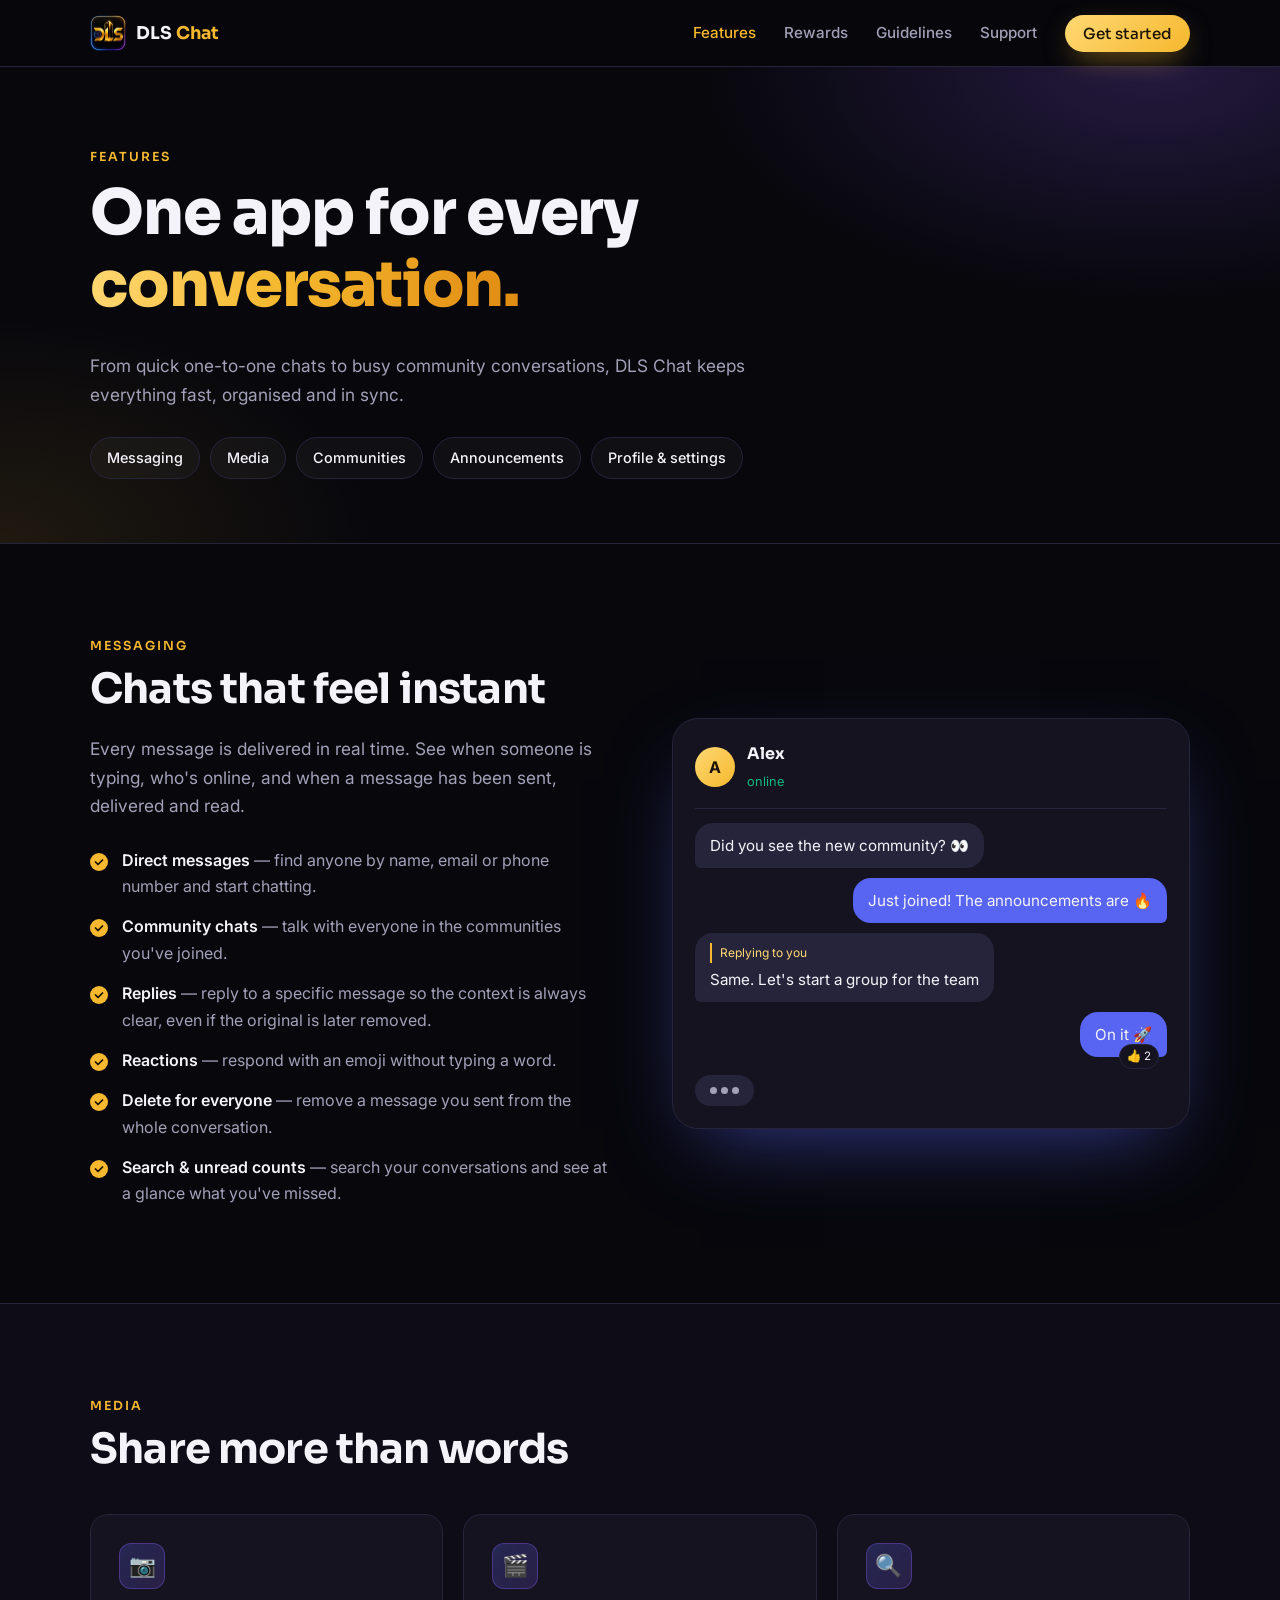
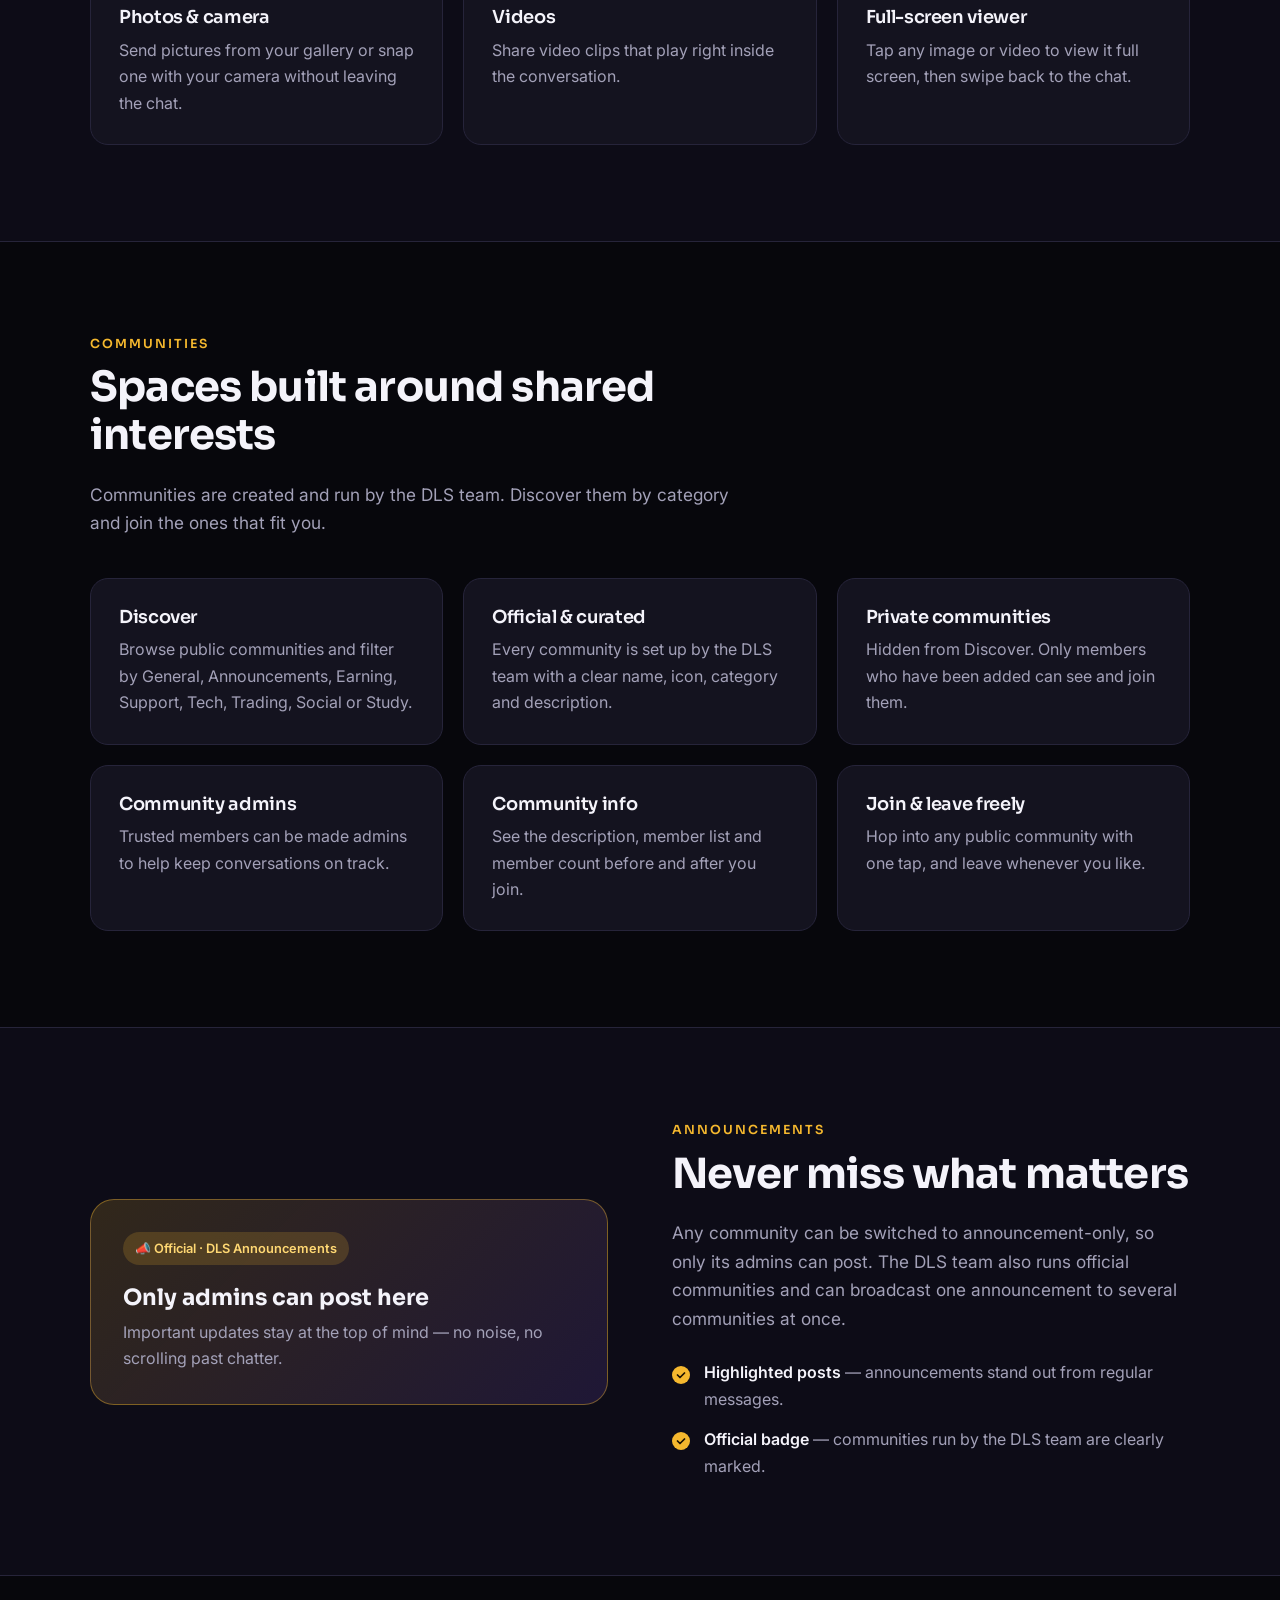
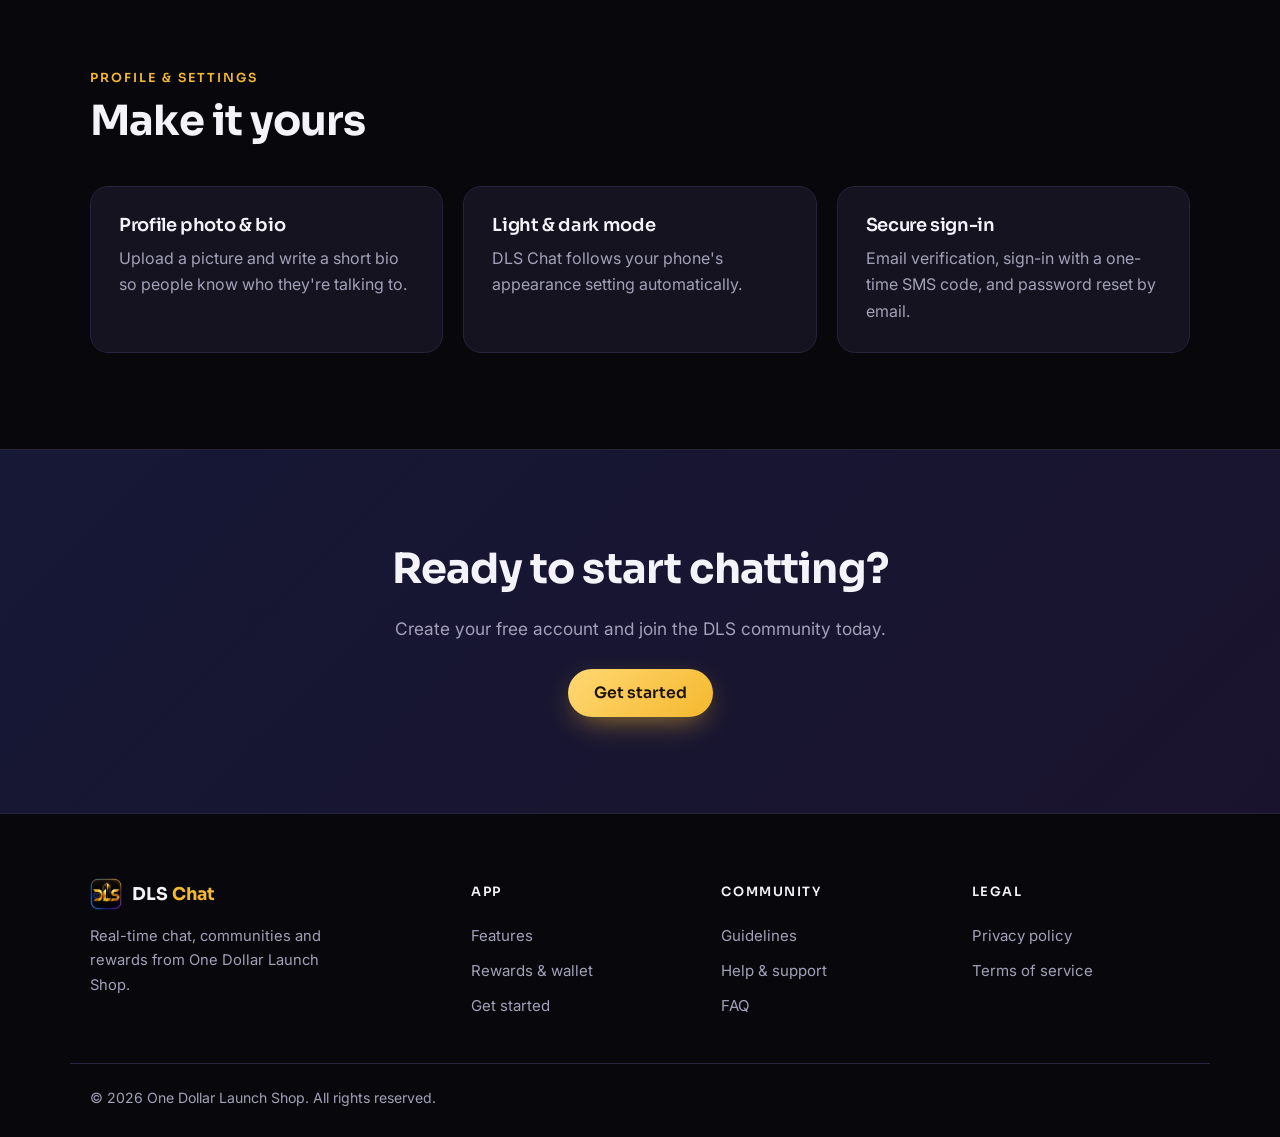
==== features.html @ a1f8625e "Add features, rewards, guidelines, support, privacy and terms pages Shared header with mobile menu, " ====
<!doctype html>
<html lang="en">
<head>
  <meta charset="utf-8">
  <meta name="viewport" content="width=device-width, initial-scale=1">
  <title>Features — DLS Chat</title>
  <meta name="description" content="Direct messages, group chats, communities, media sharing, reactions, replies and more in DLS Chat.">
  <meta property="og:title" content="Features — DLS Chat">
  <meta property="og:description" content="Direct messages, group chats, communities, media sharing, reactions, replies and more in DLS Chat.">
  <meta property="og:image" content="assets/bg.jpeg">
  <meta name="theme-color" content="#07070c">
  <link rel="icon" href="assets/favicon.png">
  <link rel="apple-touch-icon" href="assets/logo.jpeg">
  <link rel="preconnect" href="https://fonts.googleapis.com">
  <link rel="preconnect" href="https://fonts.gstatic.com" crossorigin>
  <link href="https://fonts.googleapis.com/css2?family=Sora:wght@500;600;700;800&family=Inter:wght@400;500;600&display=swap" rel="stylesheet">
  <link rel="stylesheet" href="styles.css">
  <script src="script.js" defer></script>
</head>
<body>

  <header class="nav">
    <div class="wrap nav-inner">
      <a class="brand" href="index.html">
        <img src="assets/logo.jpeg" alt="" width="36" height="36">
        <span>DLS <em>Chat</em></span>
      </a>
      <button class="menu-btn" type="button" aria-label="Open menu" aria-expanded="false" aria-controls="nav-links">
        <span></span><span></span><span></span>
      </button>
      <nav id="nav-links" class="nav-links" aria-label="Main">
        <a href="features.html">Features</a>
        <a href="rewards.html">Rewards</a>
        <a href="guidelines.html">Guidelines</a>
        <a href="support.html">Support</a>
        <a class="btn btn-gold btn-sm" href="index.html#get-started">Get started</a>
      </nav>
    </div>
  </header>

  <main id="top">
    <section class="page-hero">
      <div class="wrap">
        <p class="eyebrow">Features</p>
        <h1>One app for every <span class="gold">conversation.</span></h1>
        <p class="lead">From quick one-to-one chats to busy community conversations, DLS Chat keeps everything fast, organised and in sync.</p>
        <nav class="jump" aria-label="On this page">
          <a href="#messaging">Messaging</a>
          <a href="#media">Media</a>
          <a href="#communities">Communities</a>
          <a href="#announcements">Announcements</a>
          <a href="#profile">Profile &amp; settings</a>
        </nav>
      </div>
    </section>

    <section id="messaging" class="section">
      <div class="wrap split">
        <div>
          <p class="eyebrow">Messaging</p>
          <h2>Chats that feel instant</h2>
          <p class="lead">Every message is delivered in real time. See when someone is typing, who's online, and when a message has been sent, delivered and read.</p>
          <ul class="checks">
            <li><strong>Direct messages</strong> — find anyone by name, email or phone number and start chatting.</li>
            <li><strong>Community chats</strong> — talk with everyone in the communities you've joined.</li>
            <li><strong>Replies</strong> — reply to a specific message so the context is always clear, even if the original is later removed.</li>
            <li><strong>Reactions</strong> — respond with an emoji without typing a word.</li>
            <li><strong>Delete for everyone</strong> — remove a message you sent from the whole conversation.</li>
            <li><strong>Search &amp; unread counts</strong> — search your conversations and see at a glance what you've missed.</li>
          </ul>
        </div>
        <div class="mock-chat" aria-hidden="true">
          <div class="mc-head"><span class="mc-av">A</span><div><b>Alex</b><small>online</small></div></div>
          <div class="mc-msg other">Did you see the new community? 👀</div>
          <div class="mc-msg self">Just joined! The announcements are 🔥</div>
          <div class="mc-msg other reply"><span>Replying to you</span>Same. Let's start a group for the team</div>
          <div class="mc-msg self">On it 🚀<i class="mc-react">👍 2</i></div>
          <div class="mc-typing"><i></i><i></i><i></i></div>
        </div>
      </div>
    </section>

    <section id="media" class="section alt">
      <div class="wrap">
        <p class="eyebrow">Media</p>
        <h2>Share more than words</h2>
        <div class="grid three">
          <article class="card">
            <div class="ico" aria-hidden="true">📷</div>
            <h3>Photos &amp; camera</h3>
            <p>Send pictures from your gallery or snap one with your camera without leaving the chat.</p>
          </article>
          <article class="card">
            <div class="ico" aria-hidden="true">🎬</div>
            <h3>Videos</h3>
            <p>Share video clips that play right inside the conversation.</p>
          </article>
          <article class="card">
            <div class="ico" aria-hidden="true">🔍</div>
            <h3>Full-screen viewer</h3>
            <p>Tap any image or video to view it full screen, then swipe back to the chat.</p>
          </article>
        </div>
      </div>
    </section>

    <section id="communities" class="section">
      <div class="wrap">
        <p class="eyebrow">Communities</p>
        <h2>Spaces built around shared interests</h2>
        <p class="lead">Communities are created and run by the DLS team. Discover them by category and join the ones that fit you.</p>
        <div class="grid cards">
          <article class="card">
            <h3>Discover</h3>
            <p>Browse public communities and filter by General, Announcements, Earning, Support, Tech, Trading, Social or Study.</p>
          </article>
          <article class="card">
            <h3>Official &amp; curated</h3>
            <p>Every community is set up by the DLS team with a clear name, icon, category and description.</p>
          </article>
          <article class="card">
            <h3>Private communities</h3>
            <p>Hidden from Discover. Only members who have been added can see and join them.</p>
          </article>
          <article class="card">
            <h3>Community admins</h3>
            <p>Trusted members can be made admins to help keep conversations on track.</p>
          </article>
          <article class="card">
            <h3>Community info</h3>
            <p>See the description, member list and member count before and after you join.</p>
          </article>
          <article class="card">
            <h3>Join &amp; leave freely</h3>
            <p>Hop into any public community with one tap, and leave whenever you like.</p>
          </article>
        </div>
      </div>
    </section>

    <section id="announcements" class="section alt">
      <div class="wrap split reverse">
        <div class="announce" aria-hidden="true">
          <div class="an-badge">📣 Official · DLS Announcements</div>
          <p class="an-title">Only admins can post here</p>
          <p class="an-body">Important updates stay at the top of mind — no noise, no scrolling past chatter.</p>
        </div>
        <div>
          <p class="eyebrow">Announcements</p>
          <h2>Never miss what matters</h2>
          <p class="lead">Any community can be switched to announcement-only, so only its admins can post. The DLS team also runs official communities and can broadcast one announcement to several communities at once.</p>
          <ul class="checks">
            <li><strong>Highlighted posts</strong> — announcements stand out from regular messages.</li>
            <li><strong>Official badge</strong> — communities run by the DLS team are clearly marked.</li>
          </ul>
        </div>
      </div>
    </section>

    <section id="profile" class="section">
      <div class="wrap">
        <p class="eyebrow">Profile &amp; settings</p>
        <h2>Make it yours</h2>
        <div class="grid three">
          <article class="card flat">
            <h3>Profile photo &amp; bio</h3>
            <p>Upload a picture and write a short bio so people know who they're talking to.</p>
          </article>
          <article class="card flat">
            <h3>Light &amp; dark mode</h3>
            <p>DLS Chat follows your phone's appearance setting automatically.</p>
          </article>
          <article class="card flat">
            <h3>Secure sign-in</h3>
            <p>Email verification, sign-in with a one-time SMS code, and password reset by email.</p>
          </article>
        </div>
      </div>
    </section>

    <section class="section cta-band">
      <div class="wrap cta-inner">
        <h2>Ready to start chatting?</h2>
        <p class="lead">Create your free account and join the DLS community today.</p>
        <a class="btn btn-gold" href="index.html#get-started">Get started</a>
      </div>
    </section>

  </main>

  <footer class="footer">
    <div class="wrap footer-grid">
      <div class="footer-brand">
        <a class="brand" href="index.html">
          <img src="assets/logo.jpeg" alt="" width="32" height="32">
          <span>DLS <em>Chat</em></span>
        </a>
        <p>Real-time chat, communities and rewards from One Dollar Launch Shop.</p>
      </div>
      <div>
        <h4>App</h4>
        <a href="features.html">Features</a>
        <a href="rewards.html">Rewards &amp; wallet</a>
        <a href="index.html#get-started">Get started</a>
      </div>
      <div>
        <h4>Community</h4>
        <a href="guidelines.html">Guidelines</a>
        <a href="support.html">Help &amp; support</a>
        <a href="support.html#faq">FAQ</a>
      </div>
      <div>
        <h4>Legal</h4>
        <a href="privacy.html">Privacy policy</a>
        <a href="terms.html">Terms of service</a>
      </div>
    </div>
    <div class="wrap footer-bottom">
      <p>&copy; <span class="year">2026</span> One Dollar Launch Shop. All rights reserved.</p>
    </div>
  </footer>

</body>
</html>
---- styles.css ----
:root {
  --bg: #07070c;
  --bg-alt: #0d0c17;
  --surface: #14131f;
  --border: #26243a;
  --text: #f4f3fa;
  --muted: #a3a1b8;
  --gold: #f5b82e;
  --gold-2: #ffd873;
  --blurple: #5865f2;
  --violet: #8b5cf6;
  --radius: 18px;
  --wrap: 1140px;
}

* { box-sizing: border-box; }
html { scroll-behavior: smooth; }
body {
  margin: 0;
  background: var(--bg);
  color: var(--text);
  font: 400 16px/1.65 "Inter", system-ui, -apple-system, sans-serif;
  -webkit-font-smoothing: antialiased;
}
img { max-width: 100%; display: block; }
a { color: inherit; text-decoration: none; }
h1, h2, h3 { font-family: "Sora", "Inter", sans-serif; line-height: 1.15; margin: 0 0 .5em; letter-spacing: -.02em; }
h1 { font-size: clamp(2.3rem, 5.2vw, 3.9rem); font-weight: 800; }
h2 { font-size: clamp(1.8rem, 3.6vw, 2.6rem); font-weight: 700; }
h3 { font-size: 1.12rem; font-weight: 600; }
p { margin: 0 0 1em; }

.wrap { width: 100%; max-width: var(--wrap); margin: 0 auto; padding: 0 20px; }
.narrow { max-width: 780px; }

.eyebrow {
  font: 600 .78rem/1 "Sora", sans-serif;
  text-transform: uppercase;
  letter-spacing: .16em;
  color: var(--gold);
  margin-bottom: 14px;
}
.lead { color: var(--muted); font-size: 1.08rem; max-width: 60ch; }
.gold {
  background: linear-gradient(100deg, var(--gold-2), var(--gold) 45%, #e08a12);
  -webkit-background-clip: text; background-clip: text; color: transparent;
}

/* Nav */
.nav {
  position: sticky; top: 0; z-index: 10;
  background: rgba(7, 7, 12, .78);
  backdrop-filter: blur(14px); -webkit-backdrop-filter: blur(14px);
  border-bottom: 1px solid var(--border);
}
.nav-inner { display: flex; align-items: center; justify-content: space-between; height: 66px; }
.brand { display: flex; align-items: center; gap: 10px; font: 700 1.1rem "Sora", sans-serif; }
.brand img { border-radius: 9px; }
.brand em { font-style: normal; color: var(--gold); }
.nav-links { display: flex; gap: 28px; }
.nav-links a { color: var(--muted); font-weight: 500; font-size: .95rem; transition: color .2s; }
.nav-links a:hover { color: var(--text); }

/* Buttons */
.cta-row { display: flex; flex-wrap: wrap; gap: 12px; margin: 30px 0 26px; }
.btn {
  display: inline-flex; align-items: center; justify-content: center;
  padding: 14px 26px; border-radius: 999px;
  font: 600 .98rem "Sora", sans-serif;
  transition: transform .15s, box-shadow .2s, background .2s;
}
.btn:hover { transform: translateY(-2px); }
.btn-gold {
  background: linear-gradient(135deg, var(--gold-2), var(--gold));
  color: #1b1200;
  box-shadow: 0 10px 30px -10px rgba(245, 184, 46, .7);
}
.btn-ghost { border: 1px solid var(--border); background: rgba(255,255,255,.03); }
.btn-ghost:hover { background: rgba(255,255,255,.07); }

/* Hero */
.hero {
  position: relative; overflow: hidden;
  padding: 80px 0 90px;
  background:
    radial-gradient(900px 500px at 85% 20%, rgba(139, 92, 246, .22), transparent 60%),
    radial-gradient(700px 500px at 0% 100%, rgba(88, 101, 242, .18), transparent 60%);
}
.hero-grid { display: grid; grid-template-columns: 1.1fr .9fr; gap: 48px; align-items: center; }
.platforms { display: flex; flex-wrap: wrap; gap: 8px 22px; list-style: none; padding: 0; margin: 0; color: var(--muted); font-size: .9rem; }
.platforms li::before { content: "✓"; color: var(--gold); margin-right: 7px; font-weight: 700; }
.hero-art { position: relative; }
.hero-art img {
  position: relative; border-radius: 28px;
  border: 1px solid rgba(255,255,255,.08);
  box-shadow: 0 30px 80px -20px rgba(88, 101, 242, .55);
}
.coin-glow {
  position: absolute; inset: 10%;
  background: radial-gradient(circle, rgba(245,184,46,.45), transparent 65%);
  filter: blur(40px);
}

/* Sections */
.section { padding: 96px 0; }
.section.alt { background: var(--bg-alt); border-block: 1px solid var(--border); }
.section h2 { max-width: 22ch; }

.grid { display: grid; gap: 20px; margin-top: 40px; }
.cards { grid-template-columns: repeat(3, 1fr); }
.three { grid-template-columns: repeat(3, 1fr); }
.card {
  background: var(--surface);
  border: 1px solid var(--border);
  border-radius: var(--radius);
  padding: 28px;
  transition: border-color .2s, transform .2s;
}
.card:hover { border-color: rgba(245, 184, 46, .45); transform: translateY(-3px); }
.card p { color: var(--muted); margin: 0; }
.card.flat:hover { transform: none; }
.ico {
  width: 46px; height: 46px; display: grid; place-items: center;
  font-size: 1.35rem; border-radius: 12px; margin-bottom: 18px;
  background: linear-gradient(135deg, rgba(88,101,242,.25), rgba(139,92,246,.18));
  border: 1px solid rgba(139, 92, 246, .35);
}

.split { display: grid; grid-template-columns: 1fr 1fr; gap: 64px; align-items: center; }
.checks { list-style: none; padding: 0; margin: 26px 0 0; display: grid; gap: 14px; }
.checks li { position: relative; padding-left: 32px; color: var(--muted); }
.checks li strong { color: var(--text); font-weight: 600; }
.checks li::before {
  content: ""; position: absolute; left: 0; top: .38em;
  width: 18px; height: 18px; border-radius: 50%;
  background: var(--gold) url("data:image/svg+xml,%3Csvg xmlns='http://www.w3.org/2000/svg' viewBox='0 0 24 24' fill='none' stroke='%231b1200' stroke-width='3.5' stroke-linecap='round' stroke-linejoin='round'%3E%3Cpath d='M5 12l5 5L19 8'/%3E%3C/svg%3E") center/12px no-repeat;
}

/* Community tags */
.tag-panel {
  background: var(--surface); border: 1px solid var(--border);
  border-radius: 24px; padding: 34px;
  box-shadow: 0 30px 70px -30px rgba(139, 92, 246, .45);
}
.tag-title { font: 600 1rem "Sora", sans-serif; margin-bottom: 20px; }
.tags { display: flex; flex-wrap: wrap; gap: 10px; }
.tags span {
  padding: 9px 16px; border-radius: 999px; font-size: .92rem; font-weight: 500;
  background: rgba(88, 101, 242, .12); border: 1px solid rgba(88, 101, 242, .35);
}
.tags span:nth-child(3n+2) { background: rgba(245, 184, 46, .1); border-color: rgba(245, 184, 46, .4); }

/* Wallet card */
.wallet-card {
  border-radius: 26px; padding: 34px;
  background:
    radial-gradient(400px 200px at 100% 0%, rgba(245,184,46,.35), transparent 70%),
    linear-gradient(135deg, #3b3fb5, #5b2fb0 60%, #2a1a5e);
  box-shadow: 0 30px 80px -25px rgba(88, 101, 242, .7);
  border: 1px solid rgba(255,255,255,.12);
}
.wc-label { text-transform: uppercase; letter-spacing: .14em; font-size: .75rem; color: rgba(255,255,255,.7); }
.wc-amount { font: 800 2.1rem/1.1 "Sora", sans-serif; margin-bottom: 26px; }
.wc-amount span { color: var(--gold-2); }
.wc-row {
  display: flex; align-items: center; gap: 14px;
  background: rgba(0,0,0,.25); border-radius: 14px; padding: 14px 18px;
  font-weight: 600; margin-bottom: 18px;
}
.wc-eq { color: var(--gold-2); }
.wc-methods { display: flex; flex-wrap: wrap; gap: 8px; }
.wc-methods span { font-size: .82rem; padding: 6px 12px; border-radius: 999px; background: rgba(255,255,255,.12); }

/* Steps */
.steps { list-style: none; padding: 0; margin: 40px 0 0; display: grid; grid-template-columns: repeat(3, 1fr); gap: 20px; counter-reset: s; }
.steps li { background: var(--surface); border: 1px solid var(--border); border-radius: var(--radius); padding: 28px; }
.steps p { color: var(--muted); margin: 0; }
.num {
  display: inline-grid; place-items: center; width: 38px; height: 38px; margin-bottom: 16px;
  border-radius: 50%; font: 700 1rem "Sora", sans-serif; color: #1b1200;
  background: linear-gradient(135deg, var(--gold-2), var(--gold));
}

/* FAQ */
details {
  background: var(--surface); border: 1px solid var(--border);
  border-radius: 14px; margin-top: 12px; padding: 0 22px;
}
details:first-of-type { margin-top: 34px; }
summary {
  cursor: pointer; list-style: none; padding: 18px 0;
  font: 600 1.02rem "Sora", sans-serif;
  display: flex; justify-content: space-between; gap: 16px;
}
summary::-webkit-details-marker { display: none; }
summary::after { content: "+"; color: var(--gold); font-size: 1.4rem; line-height: 1; transition: transform .2s; }
details[open] summary::after { transform: rotate(45deg); }
details p { color: var(--muted); padding-bottom: 18px; margin: 0; }

/* Footer */
.footer { padding: 64px 0 28px; border-top: 1px solid var(--border); background: var(--bg); }
.footer-grid { display: grid; grid-template-columns: 1.6fr 1fr 1fr 1fr; gap: 32px; }
.footer-brand p { color: var(--muted); font-size: .92rem; margin: 14px 0 0; max-width: 30ch; }
.footer h4 { font: 600 .8rem "Sora", sans-serif; text-transform: uppercase; letter-spacing: .12em; color: var(--text); margin: 6px 0 14px; }
.footer-grid > div:not(.footer-brand) { display: flex; flex-direction: column; gap: 10px; }
.footer-grid a:not(.brand) { color: var(--muted); font-size: .94rem; transition: color .2s; }
.footer-grid a:not(.brand):hover { color: var(--gold); }
.footer-bottom { margin-top: 44px; padding-top: 22px; border-top: 1px solid var(--border); }
.footer-bottom p { color: var(--muted); margin: 0; font-size: .88rem; }

/* Nav extras */
.nav-links { align-items: center; }
.nav-links a[aria-current="page"] { color: var(--gold); }
.btn-sm { padding: 9px 18px; font-size: .88rem; color: #1b1200 !important; }
.menu-btn {
  display: none; width: 42px; height: 42px; border-radius: 12px;
  border: 1px solid var(--border); background: rgba(255,255,255,.04);
  flex-direction: column; align-items: center; justify-content: center; gap: 5px; cursor: pointer;
}
.menu-btn span { display: block; width: 18px; height: 2px; border-radius: 2px; background: var(--text); transition: transform .2s, opacity .2s; }
.nav.open .menu-btn span:nth-child(1) { transform: translateY(7px) rotate(45deg); }
.nav.open .menu-btn span:nth-child(2) { opacity: 0; }
.nav.open .menu-btn span:nth-child(3) { transform: translateY(-7px) rotate(-45deg); }

/* Links */
.link { color: var(--gold); font-weight: 500; }
.link:hover { text-decoration: underline; }
.more { display: inline-block; margin-top: 26px; font-family: "Sora", sans-serif; font-weight: 600; }

/* Sub-page hero */
.page-hero {
  padding: 84px 0 64px;
  border-bottom: 1px solid var(--border);
  background:
    radial-gradient(700px 360px at 90% 0%, rgba(139, 92, 246, .22), transparent 65%),
    radial-gradient(600px 360px at 0% 100%, rgba(245, 184, 46, .10), transparent 65%);
}
.page-hero h1 { max-width: 18ch; }
.page-hero.small { padding: 64px 0 40px; }
.page-hero.small h1 { font-size: clamp(2rem, 4.4vw, 3rem); }
.muted { color: var(--muted); }
.jump { display: flex; flex-wrap: wrap; gap: 10px; margin-top: 28px; }
.jump a {
  padding: 8px 16px; border-radius: 999px; font-size: .9rem; font-weight: 500;
  border: 1px solid var(--border); background: rgba(255,255,255,.03); transition: border-color .2s, color .2s;
}
.jump a:hover { border-color: var(--gold); color: var(--gold); }
section[id] { scroll-margin-top: 80px; }

/* Mock chat */
.mock-chat {
  background: var(--surface); border: 1px solid var(--border); border-radius: 26px;
  padding: 22px; display: flex; flex-direction: column; gap: 10px;
  box-shadow: 0 30px 80px -30px rgba(88, 101, 242, .6);
}
.mc-head { display: flex; align-items: center; gap: 12px; padding-bottom: 14px; margin-bottom: 4px; border-bottom: 1px solid var(--border); }
.mc-head b { display: block; font-family: "Sora", sans-serif; }
.mc-head small { color: var(--success, #10b981); font-size: .8rem; }
.mc-av { width: 40px; height: 40px; border-radius: 50%; display: grid; place-items: center; font-weight: 700; color: #1b1200; background: linear-gradient(135deg, var(--gold-2), var(--gold)); }
.mc-msg { position: relative; max-width: 78%; padding: 10px 15px; border-radius: 18px; font-size: .95rem; }
.mc-msg.other { align-self: flex-start; background: #26243a; border-bottom-left-radius: 6px; }
.mc-msg.self { align-self: flex-end; background: var(--blurple); border-bottom-right-radius: 6px; }
.mc-msg.reply span { display: block; font-size: .75rem; color: var(--gold-2); border-left: 2px solid var(--gold); padding-left: 8px; margin-bottom: 4px; }
.mc-react { position: absolute; right: 8px; bottom: -12px; font-style: normal; font-size: .72rem; padding: 2px 7px; border-radius: 999px; background: var(--surface); border: 1px solid var(--border); }
.mc-typing { align-self: flex-start; display: flex; gap: 4px; padding: 12px 15px; margin-top: 8px; border-radius: 18px; background: #26243a; }
.mc-typing i { width: 7px; height: 7px; border-radius: 50%; background: var(--muted); animation: blink 1.2s infinite; }
.mc-typing i:nth-child(2) { animation-delay: .2s; }
.mc-typing i:nth-child(3) { animation-delay: .4s; }
@keyframes blink { 0%, 60%, 100% { opacity: .3; } 30% { opacity: 1; } }

/* Announcement mock */
.announce {
  border-radius: 24px; padding: 32px;
  background: linear-gradient(135deg, rgba(245,184,46,.16), rgba(139,92,246,.14));
  border: 1px solid rgba(245, 184, 46, .4);
}
.an-badge { display: inline-block; font-size: .8rem; font-weight: 600; padding: 6px 12px; border-radius: 999px; background: rgba(245,184,46,.18); color: var(--gold-2); margin-bottom: 18px; }
.an-title { font: 700 1.4rem "Sora", sans-serif; margin-bottom: 8px; }
.an-body { color: var(--muted); margin: 0; }

/* Stats */
.stat-stack { display: grid; gap: 16px; }
.stat {
  display: flex; align-items: baseline; gap: 16px; padding: 24px 28px;
  background: var(--surface); border: 1px solid var(--border); border-radius: var(--radius);
}
.stat-num { font: 800 2.2rem "Sora", sans-serif; min-width: 4.2ch; }
.stat:nth-child(odd) .stat-num { color: var(--gold); }
.stat-label { color: var(--muted); }
.steps.four { grid-template-columns: repeat(4, 1fr); }

/* Rules */
.rule-num { display: block; font: 800 1.9rem "Sora", sans-serif; color: var(--gold); opacity: .85; margin-bottom: 10px; }

/* Support */
.topic:hover h3 { color: var(--gold); }
.faq-group { font-size: 1.4rem; margin: 52px 0 0; }
.faq-group:first-child { margin-top: 0; }
.faq-group + details { margin-top: 18px; }
details a { color: var(--gold); }

/* CTA band */
.cta-band { background: linear-gradient(135deg, rgba(88,101,242,.18), rgba(139,92,246,.14)); border-top: 1px solid var(--border); }
.cta-inner { text-align: center; display: flex; flex-direction: column; align-items: center; }
.cta-inner h2 { max-width: none; }
.cta-inner .lead { margin-bottom: 26px; }

/* Legal prose */
.prose-section { padding-top: 56px; }
.prose { color: #d6d4e6; }
.prose h2 { font-size: 1.35rem; margin: 44px 0 14px; }
.prose h3 { font-size: 1.02rem; margin: 22px 0 8px; color: var(--text); }
.prose ul { padding-left: 1.2em; margin: 0 0 1em; }
.prose li { margin-bottom: 8px; }
.prose li::marker { color: var(--gold); }
.prose a { color: var(--gold); text-decoration: underline; text-underline-offset: 3px; }
.prose strong { color: var(--text); }

/* Responsive */
@media (max-width: 960px) {
  .hero-grid, .split { grid-template-columns: 1fr; gap: 44px; }
  .hero-art { max-width: 460px; }
  .split.reverse > :first-child { order: 2; }
  .cards { grid-template-columns: repeat(2, 1fr); }
  .three, .steps { grid-template-columns: 1fr; }
  .steps.four { grid-template-columns: repeat(2, 1fr); }
  .footer-grid { grid-template-columns: 1fr 1fr 1fr; }
  .footer-brand { grid-column: 1 / -1; }

  .menu-btn { display: flex; }
  .nav-links {
    display: none; position: absolute; top: 66px; left: 0; right: 0;
    flex-direction: column; align-items: stretch; gap: 0;
    padding: 8px 20px 20px; background: var(--bg);
    border-bottom: 1px solid var(--border);
  }
  .nav.open .nav-links { display: flex; }
  .nav-links a:not(.btn) { padding: 14px 0; border-bottom: 1px solid var(--border); font-size: 1rem; }
  .nav-links .btn-sm { margin-top: 16px; padding: 13px 18px; }
}
@media (max-width: 640px) {
  .wrap { padding: 0 16px; }
  .steps.four { grid-template-columns: 1fr; }
  .footer-grid { grid-template-columns: 1fr 1fr; }
  .page-hero { padding: 56px 0 44px; }
  .stat { padding: 20px; }
  .hero { padding: 48px 0 64px; }
  .section { padding: 68px 0; }
  .cards { grid-template-columns: 1fr; }
  .btn { flex: 1 1 auto; }
}
@media (prefers-reduced-motion: reduce) {
  html { scroll-behavior: auto; }
  * { transition: none !important; }
}
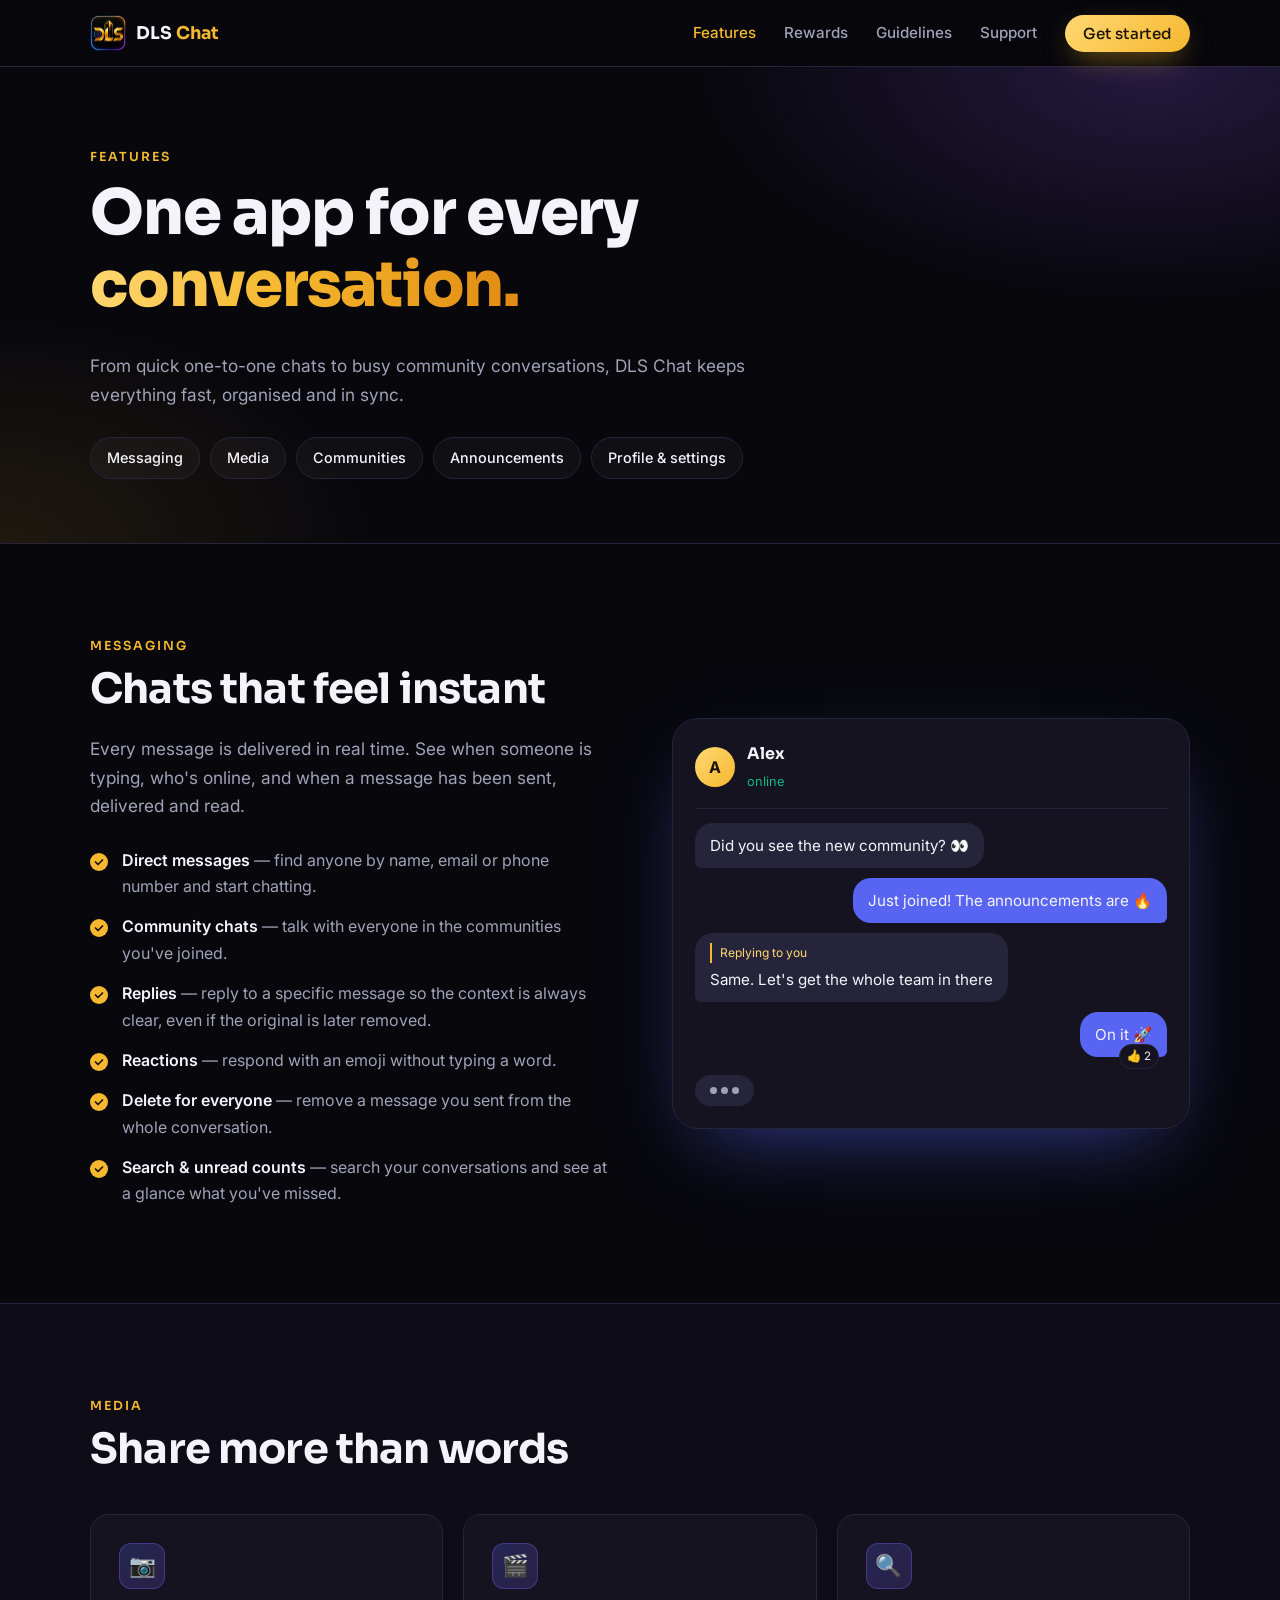
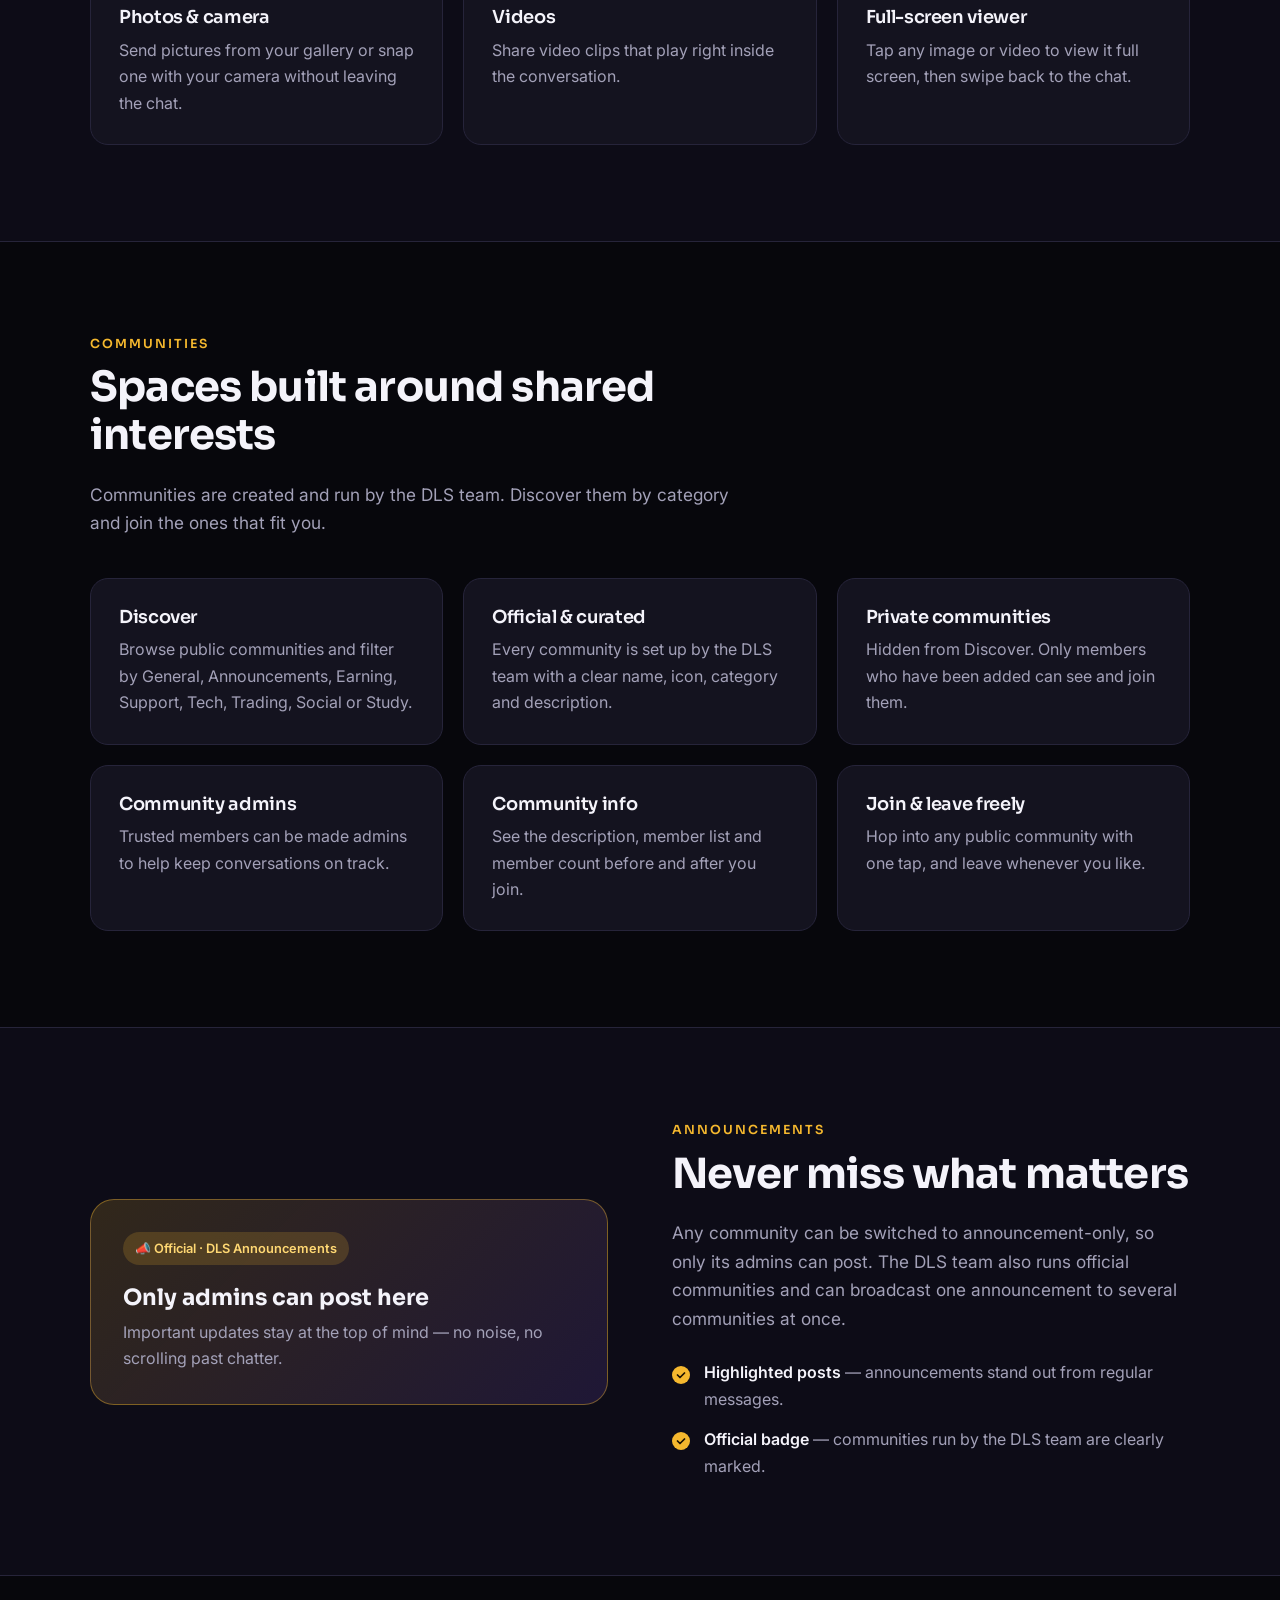
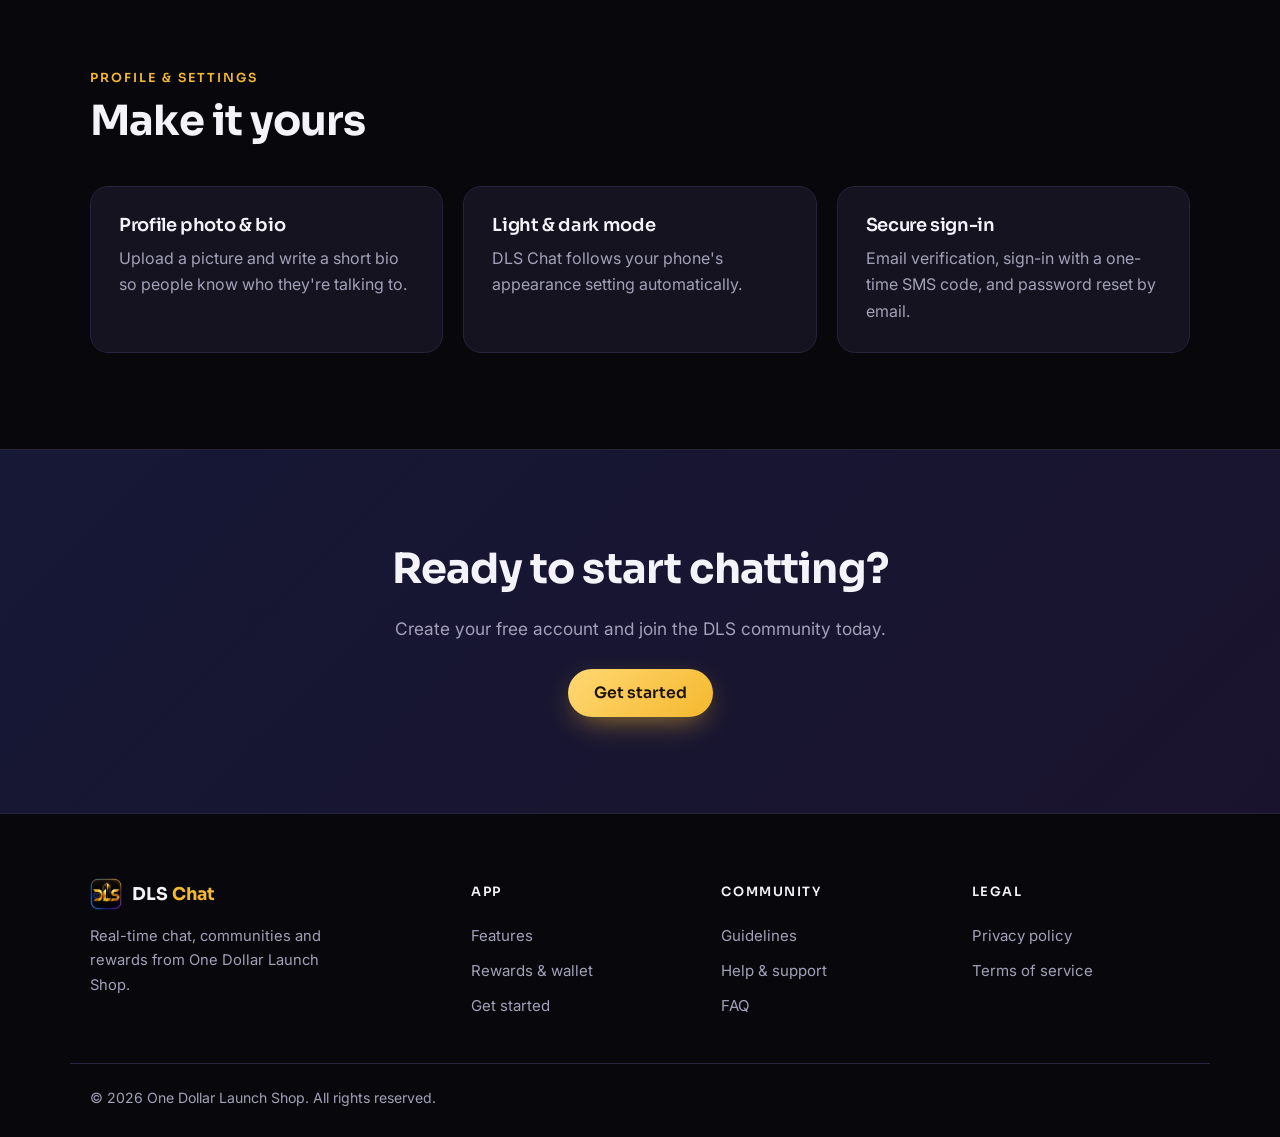
==== commit 70478960: "Remove remaining group-chat wording and make mobile menu opaque Co-Authored-By: Claude Opus 5.5 (1M " ====
--- a/features.html
+++ b/features.html
@@ -4,9 +4,9 @@
   <meta charset="utf-8">
   <meta name="viewport" content="width=device-width, initial-scale=1">
   <title>Features — DLS Chat</title>
-  <meta name="description" content="Direct messages, group chats, communities, media sharing, reactions, replies and more in DLS Chat.">
+  <meta name="description" content="Direct messages, communities, announcements, media sharing, reactions, replies and more in DLS Chat.">
   <meta property="og:title" content="Features — DLS Chat">
-  <meta property="og:description" content="Direct messages, group chats, communities, media sharing, reactions, replies and more in DLS Chat.">
+  <meta property="og:description" content="Direct messages, communities, announcements, media sharing, reactions, replies and more in DLS Chat.">
   <meta property="og:image" content="assets/bg.jpeg">
   <meta name="theme-color" content="#07070c">
   <link rel="icon" href="assets/favicon.png">
@@ -73,7 +73,7 @@
           <div class="mc-head"><span class="mc-av">A</span><div><b>Alex</b><small>online</small></div></div>
           <div class="mc-msg other">Did you see the new community? 👀</div>
           <div class="mc-msg self">Just joined! The announcements are 🔥</div>
-          <div class="mc-msg other reply"><span>Replying to you</span>Same. Let's start a group for the team</div>
+          <div class="mc-msg other reply"><span>Replying to you</span>Same. Let's get the whole team in there</div>
           <div class="mc-msg self">On it 🚀<i class="mc-react">👍 2</i></div>
           <div class="mc-typing"><i></i><i></i><i></i></div>
         </div>
